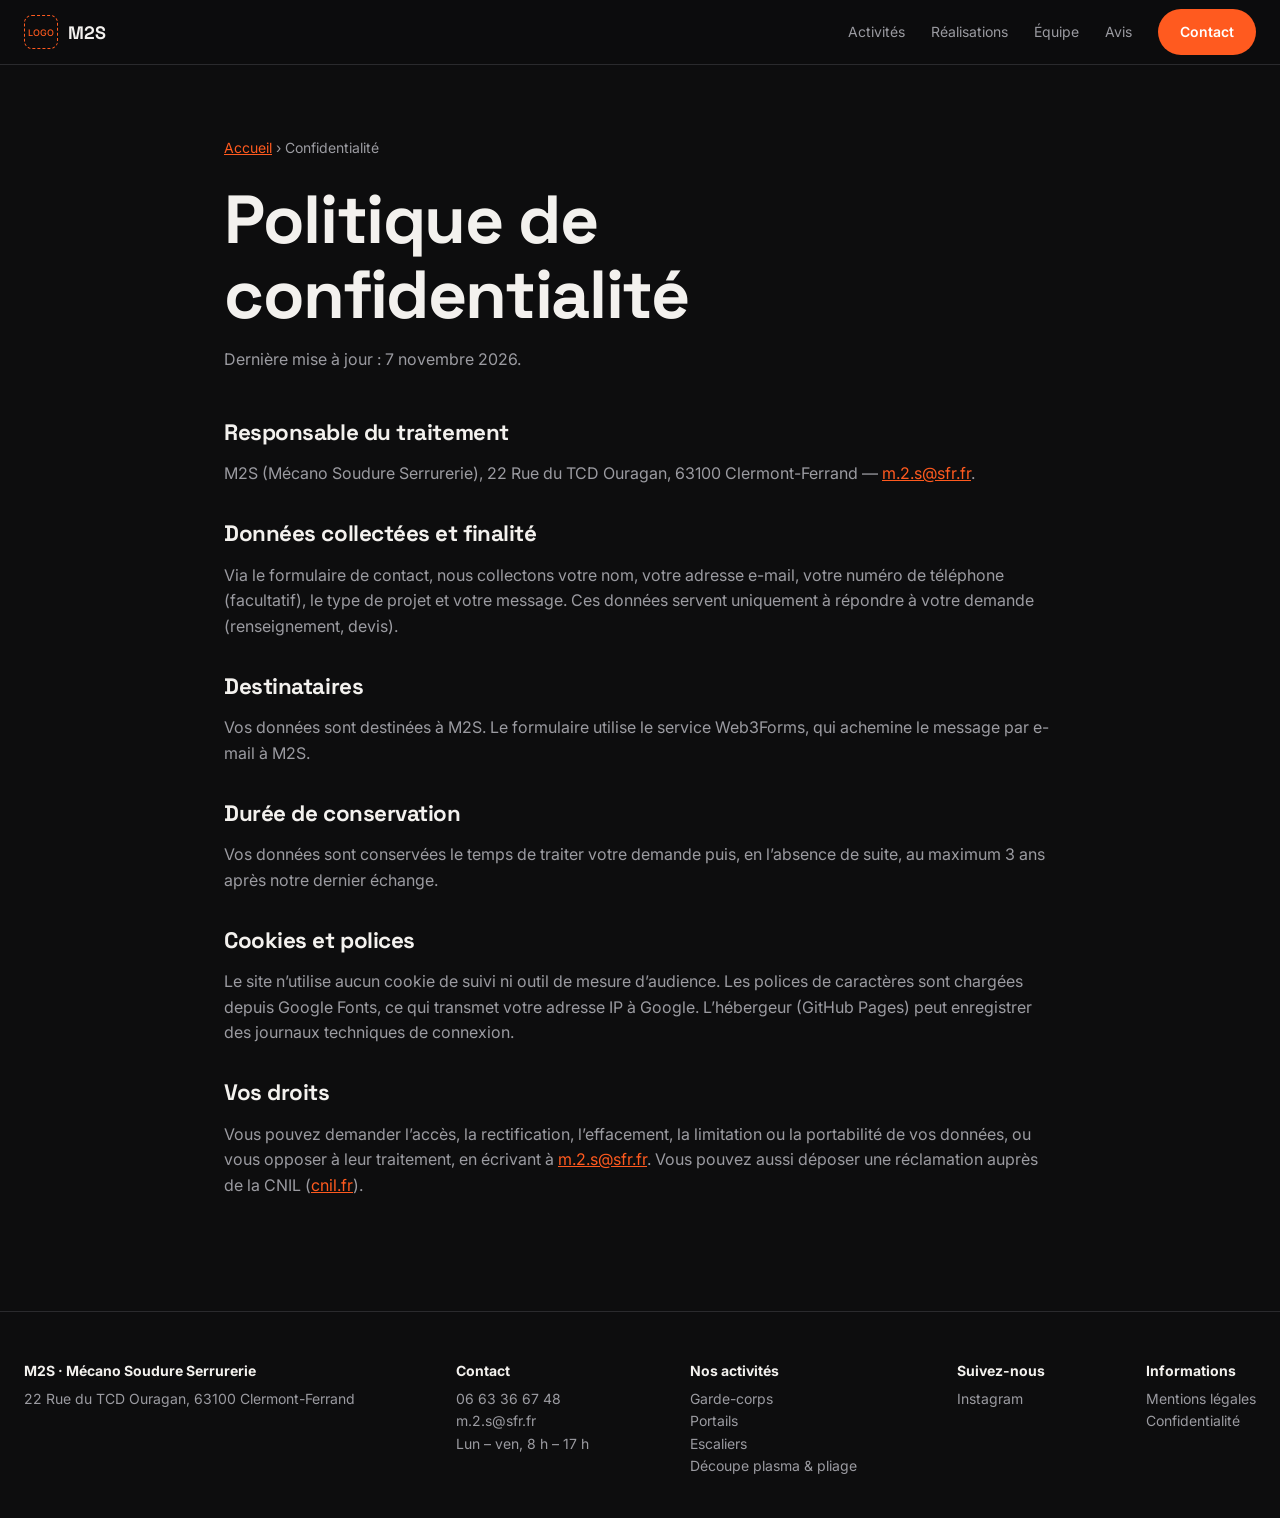
==== confidentialite/index.html @ 62c6f014 "Add files via upload" ====
<!DOCTYPE html>
<html lang="fr"><head><meta charset="utf-8"><meta name="viewport" content="width=device-width, initial-scale=1, viewport-fit=cover"><title>Politique de confidentialité | M2S</title><meta name="description" content="Politique de confidentialité du site de M2S : données du formulaire de contact, cookies et droits."><link rel="canonical" href="https://marrtyui.github.io/confidentialite/"><meta name="robots" content="index, follow, max-image-preview:large"><meta name="theme-color" content="#0d0d0e"><meta property="og:type" content="website"><meta property="og:locale" content="fr_FR"><meta property="og:title" content="Politique de confidentialité | M2S"><meta property="og:description" content="Politique de confidentialité du site de M2S : données du formulaire de contact, cookies et droits."><meta property="og:url" content="https://marrtyui.github.io/confidentialite/"><meta name="twitter:card" content="summary_large_image"><link rel="stylesheet" href="https://fonts.googleapis.com/css2?family=Inter:wght@400;500;600&family=Space+Grotesk:wght@500;600;700&display=swap"><link rel="stylesheet" href="/style.css?v=3"></head><body>
<div id="prog"></div>
<header><div class="wrap">
  <a class="logo" href="/"><i>LOGO</i>M2S</a>
  <nav><a href="/#activites">Activités</a><a href="/#realisations">Réalisations</a><a href="/#equipe">Équipe</a><a href="/#avis">Avis</a><a class="btn" href="/contact/">Contact</a></nav>
</div></header>
<main><div class="wrap page legal"><div class="crumb"><a href="/">Accueil</a> › Confidentialité</div><h1>Politique de confidentialité</h1>
<p class="lead">Dernière mise à jour : 7 novembre 2026.</p>
<h2>Responsable du traitement</h2><p>M2S (Mécano Soudure Serrurerie), 22 Rue du TCD Ouragan, 63100 Clermont-Ferrand — <a href="mailto:m.2.s@sfr.fr">m.2.s@sfr.fr</a>.</p>
<h2>Données collectées et finalité</h2><p>Via le formulaire de contact, nous collectons votre nom, votre adresse e-mail, votre numéro de téléphone (facultatif), le type de projet et votre message. Ces données servent uniquement à répondre à votre demande (renseignement, devis).</p>
<h2>Destinataires</h2><p>Vos données sont destinées à M2S. Le formulaire utilise le service Web3Forms, qui achemine le message par e-mail à M2S.</p>
<h2>Durée de conservation</h2><p>Vos données sont conservées le temps de traiter votre demande puis, en l’absence de suite, au maximum 3 ans après notre dernier échange.</p>
<h2>Cookies et polices</h2><p>Le site n’utilise aucun cookie de suivi ni outil de mesure d’audience. Les polices de caractères sont chargées depuis Google Fonts, ce qui transmet votre adresse IP à Google. L’hébergeur (GitHub Pages) peut enregistrer des journaux techniques de connexion.</p>
<h2>Vos droits</h2><p>Vous pouvez demander l’accès, la rectification, l’effacement, la limitation ou la portabilité de vos données, ou vous opposer à leur traitement, en écrivant à <a href="mailto:m.2.s@sfr.fr">m.2.s@sfr.fr</a>. Vous pouvez aussi déposer une réclamation auprès de la CNIL (<a href="https://www.cnil.fr" target="_blank" rel="noopener">cnil.fr</a>).</p></div></main>
<footer><div class="wrap">
  <div><b>M2S · Mécano Soudure Serrurerie</b>22 Rue du TCD Ouragan, 63100 Clermont-Ferrand</div>
  <div><b>Contact</b>06 63 36 67 48<br>m.2.s@sfr.fr<br>Lun – ven, 8 h – 17 h</div>
  <div><b>Nos activités</b><a href="/garde-corps-clermont-ferrand/">Garde-corps</a><br><a href="/portails-clermont-ferrand/">Portails</a><br><a href="/escaliers-clermont-ferrand/">Escaliers</a><br><a href="/decoupe-plasma-pliage-clermont-ferrand/">Découpe plasma & pliage</a></div><div><b>Suivez-nous</b><a href="https://www.instagram.com/" target="_blank" rel="noopener">Instagram</a></div>
<div><b>Informations</b><a href="/mentions-legales/">Mentions légales</a><br><a href="/confidentialite/">Confidentialité</a></div></div></footer>
<script src="/site.js?v=3"></script></body></html>
---- style.css ----
:root{--bg:#0d0d0e;--s1:#161617;--s2:#1e1e20;--line:#2a2a2d;--tx:#f3f1ee;--mu:#9b9ba1;--or:#ff5a1f;--or2:#ff8a4c;color-scheme:dark;box-sizing:border-box;padding-top:env(safe-area-inset-top,0px);padding-bottom:env(safe-area-inset-bottom,0px)}
html{scroll-padding-top:calc(env(safe-area-inset-top,0px) + 4.5rem);scroll-behavior:smooth}
*,*::before,*::after{box-sizing:inherit}
body{margin:0;background:var(--bg);color:var(--tx);font:400 1rem/1.6 Inter,system-ui,sans-serif}
h1,h2,h3{font-family:"Space Grotesk",Inter,sans-serif;line-height:1.1;margin:0;letter-spacing:-.02em}
a{color:inherit;text-decoration:none}
.wrap{max-width:88rem;margin:0 auto;padding:0 1.5rem}
header{position:sticky;top:env(safe-area-inset-top,0px);z-index:20;background:rgba(13,13,14,.82);backdrop-filter:blur(0.75rem);border-bottom:1px solid var(--line)}
header .wrap{display:flex;align-items:center;justify-content:space-between;height:4rem}
.logo{display:flex;align-items:center;gap:0.625rem;font:700 1.125rem "Space Grotesk",sans-serif}
.logo i{width:2.125rem;height:2.125rem;border:1.5px dashed var(--or);border-radius:0.5rem;display:grid;place-items:center;font:500 0.5625rem Inter;color:var(--or);font-style:normal}
nav{display:flex;align-items:center;gap:1.625rem;font-size:0.875rem;color:var(--mu)}
nav a:hover{color:var(--tx)}
.btn{display:inline-block;background:var(--or);color:#fff;padding:0.75rem 1.375rem;border-radius:62.4375rem;font-weight:600;font-size:0.875rem;border:0;cursor:pointer;transition:.2s}
.btn:hover{background:var(--or2);transform:translateY(-1px)}
.btn.ghost{background:transparent;border:1px solid var(--line);color:var(--tx)}
.btn.ghost:hover{border-color:var(--or);background:transparent}
.hero{position:relative;min-height:calc(100vh - 4rem);display:flex;align-items:flex-end;overflow:hidden;background:radial-gradient(ellipse at 75% 20%,#7a2a0c 0,#2a1208 40%,var(--bg) 75%)}
.hero video{position:absolute;inset:0;width:100%;height:100%;object-fit:cover}
.hero::after{content:"";position:absolute;inset:0;background:linear-gradient(180deg,rgba(13,13,14,.35),rgba(13,13,14,.85))}
.hero .wrap{position:relative;z-index:2;padding-bottom:4.5rem;padding-top:7.5rem}
.eyebrow{color:var(--or);font-size:0.8125rem;font-weight:600;letter-spacing:.14em;text-transform:uppercase;margin-bottom:1.125rem}
.hero h1{font-size:clamp(2.125rem,6vw,4.75rem);max-width:16ch}
.hero p{max-width:33.75rem;color:#d5d2cd;font-size:1.125rem;margin:1.375rem 0 2rem}
.hero .cta{display:flex;gap:0.75rem;flex-wrap:wrap}
section{padding:6rem 0}
.sec-h{display:flex;justify-content:space-between;align-items:end;gap:1.5rem;margin-bottom:2.75rem;flex-wrap:wrap}
.sec-h h2{font-size:clamp(1.875rem,4.5vw,3.25rem)}
.sec-h p{color:var(--mu);max-width:26.25rem;margin:0}
.stats{display:grid;grid-template-columns:repeat(3,1fr);gap:1px;background:var(--line);border:1px solid var(--line);border-radius:1rem;overflow:hidden}
.stats div{background:var(--s1);padding:2rem}
.stats b{display:block;font:600 clamp(2.125rem,5vw,3.5rem) "Space Grotesk";color:var(--or)}
.stats span{color:var(--mu);font-size:0.875rem}
.grid{display:grid;gap:1rem}
.g3{grid-template-columns:repeat(3,1fr)}
.card{background:var(--s1);border:1px solid var(--line);border-radius:1rem;padding:1.625rem;transition:.25s}
.card:hover{border-color:var(--or);transform:translateY(-3px)}
.card h3{font-size:1.375rem;margin:1.125rem 0 0.5rem}
.card p{color:var(--mu);margin:0;font-size:0.9375rem}
.ph{aspect-ratio:4/3;border-radius:0.75rem;background:linear-gradient(135deg,#222225,#141415);position:relative;overflow:hidden;display:grid;place-items:center;color:#5d5d63;font-size:0.75rem;letter-spacing:.08em;text-transform:uppercase}
.ph::before{content:"";position:absolute;width:60%;aspect-ratio:1;right:-15%;top:-25%;background:radial-gradient(circle,rgba(255,90,31,.28),transparent 65%)}
.ph.sq{aspect-ratio:1}.ph.tall{aspect-ratio:3/4}
.works{grid-template-columns:repeat(3,1fr)}
.works .ph:nth-child(1),.works .ph:nth-child(4){grid-row:span 1}
.team .card{padding:1rem}
.team h3{font-size:1.125rem;margin:0.875rem 0.375rem 2px}.team p{margin:0 0.375rem 0.375rem;color:var(--or);font-size:0.875rem}
blockquote{margin:0}
.q{font:500 clamp(1.25rem,2.4vw,1.625rem)/1.4 "Space Grotesk";margin:0 0 1.125rem}
.who{color:var(--mu);font-size:0.875rem}
.band{background:var(--or);color:#fff;border-radius:1.5rem;padding:3.5rem 2.5rem;display:flex;justify-content:space-between;align-items:center;gap:1.5rem;flex-wrap:wrap}
.band h2{font-size:clamp(1.625rem,3.6vw,2.625rem);max-width:18ch}
.band .btn{background:#0d0d0e}
footer{border-top:1px solid var(--line);padding:3rem 0 2.5rem;color:var(--mu);font-size:0.875rem}
footer .wrap{display:flex;justify-content:space-between;gap:2rem;flex-wrap:wrap}
footer b{color:var(--tx);display:block;margin-bottom:0.375rem}
.page{padding:4.5rem 0 6rem}
.page h1{font-size:clamp(2.25rem,6vw,4.25rem);margin-bottom:0.875rem}
.page .lead{color:var(--mu);max-width:35rem;margin:0 0 3rem}
.cgrid{display:grid;grid-template-columns:1fr 1.2fr;gap:1.5rem}
.info a.row,.info .row{display:block;background:var(--s1);border:1px solid var(--line);border-radius:0.875rem;padding:1.25rem 1.375rem;margin-bottom:0.75rem}
.info a.row:hover{border-color:var(--or)}
.info small{display:block;color:var(--mu);font-size:0.75rem;text-transform:uppercase;letter-spacing:.1em;margin-bottom:2px}
.info strong{font-weight:500;font-size:1.125rem}
form{background:var(--s1);border:1px solid var(--line);border-radius:1rem;padding:1.75rem;display:grid;gap:1rem}
.two{display:grid;grid-template-columns:1fr 1fr;gap:1rem}
label{display:grid;gap:0.375rem;font-size:0.8125rem;color:var(--mu)}
input,select,textarea{background:var(--bg);border:1px solid var(--line);border-radius:0.625rem;padding:0.8125rem 0.875rem;color:var(--tx);font:inherit;font-size:0.9375rem;width:100%}
input:focus,select:focus,textarea:focus{outline:0;border-color:var(--or)}
textarea{min-height:8.125rem;resize:vertical}
.note{font-size:0.75rem;color:var(--mu)}
.rv{opacity:0;transform:translateY(1.125rem);transition:opacity .7s,transform .7s}.rv.in{opacity:1;transform:none}
.work{display:block;width:100%;background:none;border:0;padding:0;color:inherit;font:inherit;text-align:left;cursor:pointer}
.work:focus-visible,.ar:focus-visible,.nav:focus-visible,.mx:focus-visible{outline:2px solid var(--or);outline-offset:0.1875rem}
.work .ph{transition:.3s}.work:hover .ph{transform:scale(1.02);box-shadow:0 0 0 1px var(--or)}
.work span{display:block;margin-top:0.75rem;font-weight:500}.work small{color:var(--mu);font-weight:400;font-size:0.8125rem}
.arrows{display:flex;gap:0.5rem}.ar{width:2.75rem;height:2.75rem;border-radius:50%;border:1px solid var(--line);background:var(--s1);color:var(--tx);font-size:1.25rem;cursor:pointer}.ar:hover{border-color:var(--or)}
.track{display:flex;gap:1rem;overflow-x:auto;scroll-snap-type:x mandatory;padding-bottom:0.75rem;scrollbar-width:none}.track::-webkit-scrollbar{display:none}
.track .card{flex:0 0 min(16.25rem,72%);scroll-snap-align:start}
.modal{position:fixed;inset:0;z-index:50;background:rgba(0,0,0,.84);display:grid;place-items:center;overflow:auto;padding:calc(env(safe-area-inset-top,0px) + 1rem) 1rem calc(env(safe-area-inset-bottom,0px) + 1rem)}
.mbox{position:relative;background:var(--s1);border:1px solid var(--line);border-radius:1.25rem;width:min(62.5rem,100%);padding:1rem;display:grid;grid-template-columns:1.5fr 1fr;gap:1rem}
.mx{position:absolute;top:0.75rem;right:0.75rem;z-index:3;width:2.375rem;height:2.375rem;border-radius:50%;border:1px solid var(--line);background:rgba(13,13,14,.75);color:#fff;font-size:1.25rem;cursor:pointer}
.mstage{position:relative}.mimg{width:100%;aspect-ratio:4/3}.mimg img{position:absolute;inset:0;width:100%;height:100%;object-fit:cover}
.nav{position:absolute;top:50%;transform:translateY(-50%);z-index:2;width:2.625rem;height:2.625rem;border-radius:50%;border:1px solid var(--line);background:rgba(13,13,14,.7);color:#fff;font-size:1.375rem;cursor:pointer}.nav.prev{left:0.625rem}.nav.next{right:0.625rem}
.dots{display:flex;gap:0.375rem;justify-content:center;margin-top:0.75rem}.dots i{width:1.5rem;height:0.25rem;border-radius:2px;background:var(--line);cursor:pointer}.dots i.on{background:var(--or)}
.mtext{display:flex;flex-direction:column;justify-content:center;align-items:flex-start;gap:0.75rem;padding:0.5rem}.mtext h3{font-size:1.75rem}.mtext p{color:var(--mu);margin:0}
@media(max-width:860px){.mbox{grid-template-columns:1fr}}
[hidden]{display:none!important}
@media(max-width:860px){nav a:not(.btn){display:none}.g3,.works,.cgrid,.stats{grid-template-columns:1fr}.two{grid-template-columns:1fr}section{padding:4.5rem 0}.band{padding:2.5rem 1.625rem}}
@media(prefers-reduced-motion:reduce){.rv{opacity:1;transform:none;transition:none}html{scroll-behavior:auto}}

html{font-size:clamp(16px,.8333vw,44px)}
@supports(height:100svh){.hero{min-height:calc(100svh - 4rem)}}
#prog{position:fixed;top:0;left:0;height:3px;width:0;background:var(--or);z-index:60}
header{transition:box-shadow .3s}header.sc{box-shadow:0 .5rem 2rem rgba(0,0,0,.45)}
@keyframes up{from{opacity:0;transform:translateY(1.5rem)}to{opacity:1;transform:none}}
@keyframes drift{to{transform:translate(-6vmax,6vmax) scale(1.12)}}
.hero::before{content:"";position:absolute;z-index:0;width:60vmax;height:60vmax;right:-15vmax;top:-20vmax;background:radial-gradient(circle,rgba(255,90,31,.32),transparent 60%);animation:drift 14s ease-in-out infinite alternate}
.hero .eyebrow,.hero h1,.hero p,.hero .cta{animation:up .9s cubic-bezier(.2,.7,.2,1) both}
.hero h1{animation-delay:.12s}.hero p{animation-delay:.26s}.hero .cta{animation-delay:.4s}
.sec-h h2::after{content:"";display:block;height:3px;width:0;background:var(--or);margin-top:.9rem;transition:width .9s .25s}.sec-h.in h2::after{width:3.5rem}
.rv.in{transition:opacity .7s,transform .3s}.card.rv.in:hover{transform:translateY(-.2rem)}
footer a:hover,.crumb a:hover,.card h3 a:hover{color:var(--or)}
.crumb{color:var(--mu);font-size:.875rem;margin-bottom:1.5rem}
.hero-ph{aspect-ratio:21/9;margin:0 0 1rem}
.page h2{font-size:clamp(1.6rem,3vw,2.4rem);margin:3.5rem 0 1.25rem}
.cols{display:grid;grid-template-columns:1fr 1fr;gap:1.5rem}.cols>div{background:var(--s1);border:1px solid var(--line);border-radius:1rem;padding:1.75rem}.cols h2{margin:0 0 1rem;font-size:1.5rem}.cols p{color:var(--mu);margin:0}
.cols ul{margin:0;padding:0;list-style:none}.cols li{padding:.5rem 0 .5rem 1.4rem;position:relative;border-bottom:1px solid var(--line)}.cols li::before{content:"";position:absolute;left:0;top:1.05rem;width:.55rem;height:.55rem;background:var(--or);border-radius:50%}
.steps{display:grid;grid-template-columns:repeat(4,1fr);gap:1rem}.steps>div{background:var(--s1);border:1px solid var(--line);border-radius:1rem;padding:1.5rem}.steps b{color:var(--or);font:600 2rem "Space Grotesk"}.steps h3{font-size:1.2rem;margin:.4rem 0}.steps p{color:var(--mu);margin:0;font-size:.95rem}
details{background:var(--s1);border:1px solid var(--line);border-radius:.875rem;padding:1.1rem 1.4rem;margin-bottom:.75rem}summary{cursor:pointer;font-weight:500}details p{color:var(--mu);margin:.75rem 0 0}
.links{display:flex;gap:.75rem;flex-wrap:wrap}.links a{border:1px solid var(--line);border-radius:999px;padding:.6rem 1.2rem}.links a:hover{border-color:var(--or)}
@media(max-width:860px){.cols,.steps{grid-template-columns:1fr}}
@media(max-width:520px){.hero .wrap{padding-top:5rem;padding-bottom:3rem}.hero p{font-size:1.05rem}.card,.cols>div{padding:1.25rem}header .wrap{height:3.5rem}.page{padding-top:2.5rem}}
@media(prefers-reduced-motion:reduce){.hero::before,.hero .eyebrow,.hero h1,.hero p,.hero .cta{animation:none}}

.legal{max-width:52rem}.legal h2{font-size:1.4rem;margin:2.2rem 0 .6rem}.legal p,.legal li{color:var(--mu)}.legal a{color:var(--or);text-decoration:underline}

.logos{padding:2rem 0 4rem}.logos p{text-align:center;color:var(--mu);font-size:.8rem;letter-spacing:.14em;text-transform:uppercase;margin:0 0 1.75rem}
.marq{overflow:hidden;-webkit-mask-image:linear-gradient(90deg,transparent,#000 10%,#000 90%,transparent);mask-image:linear-gradient(90deg,transparent,#000 10%,#000 90%,transparent)}
.mtrack{display:flex;width:max-content;animation:marq 60s linear infinite}.marq:hover .mtrack{animation-play-state:paused}
.mset{display:flex;gap:1.25rem;padding-right:1.25rem}
.lg{flex:0 0 auto;width:11rem;height:4.5rem;border:1px dashed var(--line);border-radius:.875rem;display:grid;place-items:center;background:var(--s1);color:#5d5d63;font-size:.75rem;letter-spacing:.12em;text-transform:uppercase}
.lg img{max-width:78%;max-height:62%;object-fit:contain}
@keyframes marq{to{transform:translateX(-50%)}}
@media(prefers-reduced-motion:reduce){.mtrack{animation:none}.marq{overflow-x:auto}}
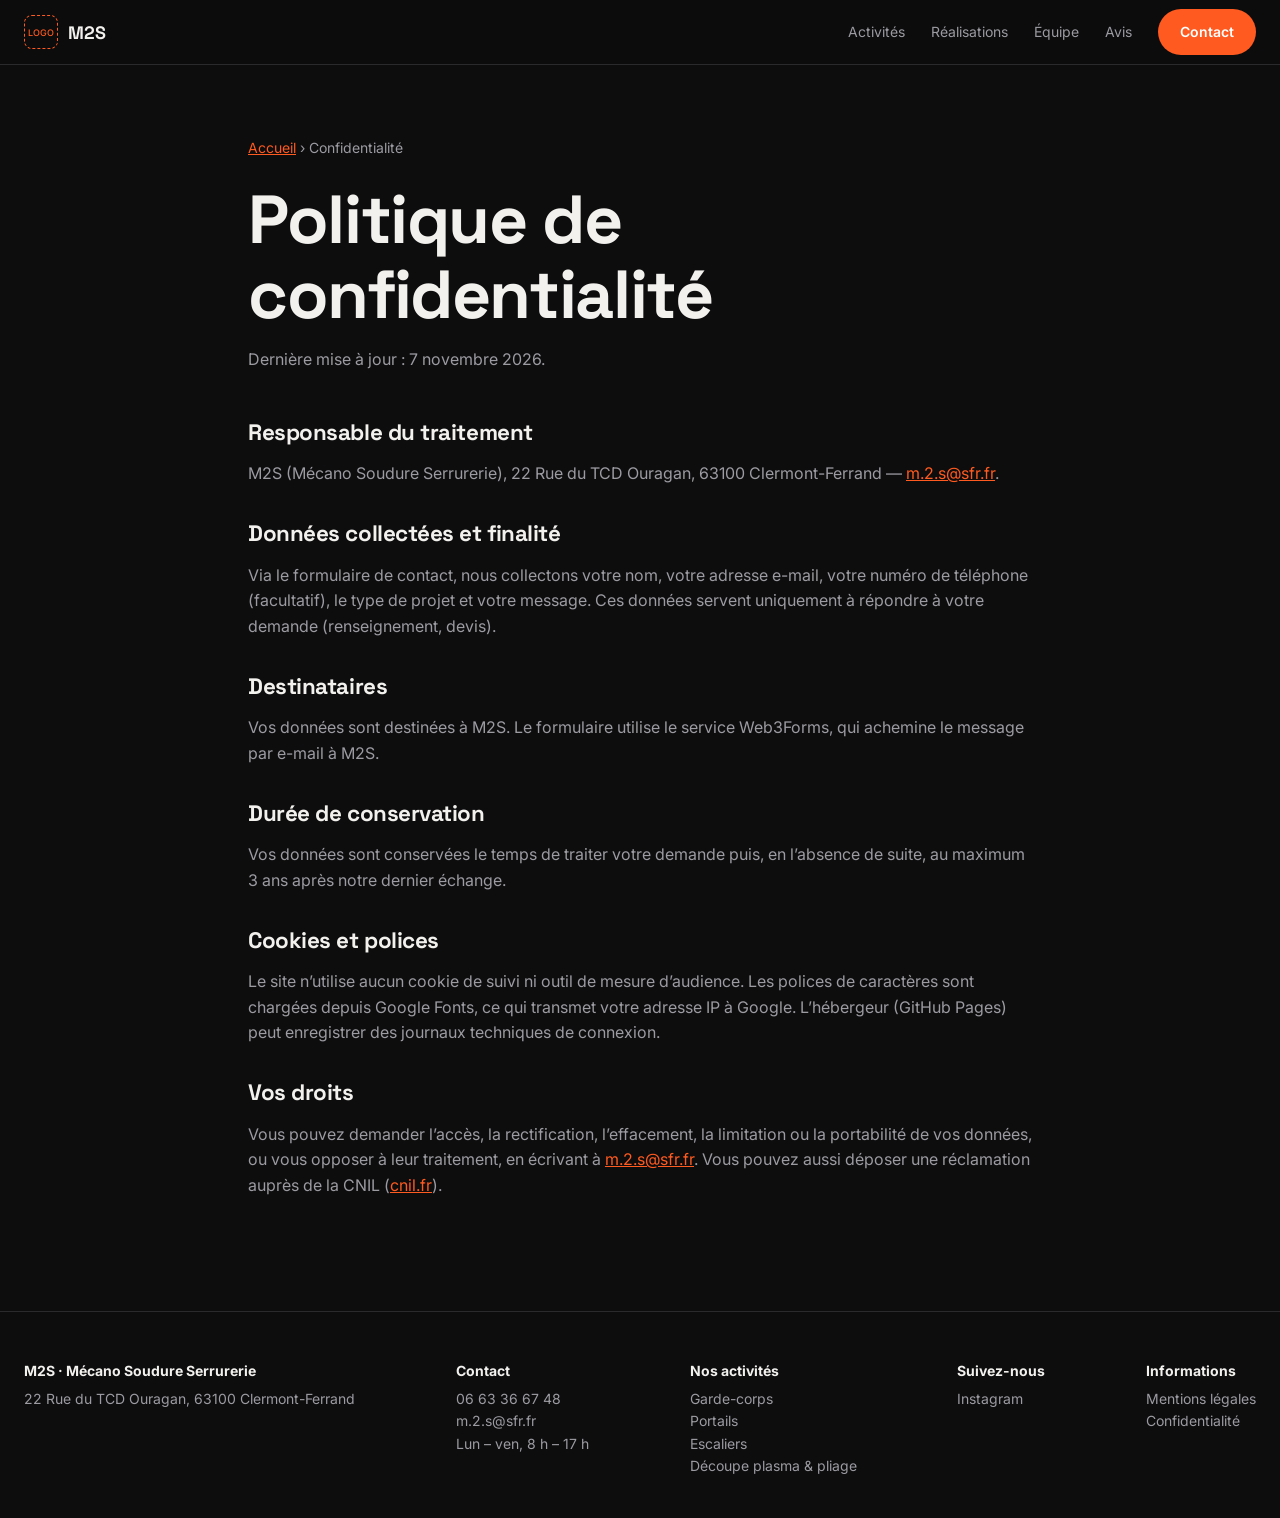
==== commit d5a6c4d0: "Add files via upload" ====
--- a/confidentialite/index.html
+++ b/confidentialite/index.html
@@ -1,9 +1,10 @@
 <!DOCTYPE html>
-<html lang="fr"><head><meta charset="utf-8"><meta name="viewport" content="width=device-width, initial-scale=1, viewport-fit=cover"><title>Politique de confidentialité | M2S</title><meta name="description" content="Politique de confidentialité du site de M2S : données du formulaire de contact, cookies et droits."><link rel="canonical" href="https://marrtyui.github.io/confidentialite/"><meta name="robots" content="index, follow, max-image-preview:large"><meta name="theme-color" content="#0d0d0e"><meta property="og:type" content="website"><meta property="og:locale" content="fr_FR"><meta property="og:title" content="Politique de confidentialité | M2S"><meta property="og:description" content="Politique de confidentialité du site de M2S : données du formulaire de contact, cookies et droits."><meta property="og:url" content="https://marrtyui.github.io/confidentialite/"><meta name="twitter:card" content="summary_large_image"><link rel="stylesheet" href="https://fonts.googleapis.com/css2?family=Inter:wght@400;500;600&family=Space+Grotesk:wght@500;600;700&display=swap"><link rel="stylesheet" href="/style.css?v=3"></head><body>
+<html lang="fr"><head><meta charset="utf-8"><meta name="viewport" content="width=device-width, initial-scale=1, viewport-fit=cover"><title>Politique de confidentialité | M2S</title><meta name="description" content="Politique de confidentialité du site de M2S : données du formulaire de contact, cookies et droits."><link rel="canonical" href="https://marrtyui.github.io/confidentialite/"><meta name="robots" content="index, follow, max-image-preview:large"><meta name="theme-color" content="#0d0d0e"><meta property="og:type" content="website"><meta property="og:locale" content="fr_FR"><meta property="og:title" content="Politique de confidentialité | M2S"><meta property="og:description" content="Politique de confidentialité du site de M2S : données du formulaire de contact, cookies et droits."><meta property="og:url" content="https://marrtyui.github.io/confidentialite/"><meta name="twitter:card" content="summary_large_image"><link rel="stylesheet" href="https://fonts.googleapis.com/css2?family=Inter:wght@400;500;600&family=Space+Grotesk:wght@500;600;700&display=swap"><link rel="stylesheet" href="/style.css?v=4"></head><body>
 <div id="prog"></div>
 <header><div class="wrap">
   <a class="logo" href="/"><i>LOGO</i>M2S</a>
-  <nav><a href="/#activites">Activités</a><a href="/#realisations">Réalisations</a><a href="/#equipe">Équipe</a><a href="/#avis">Avis</a><a class="btn" href="/contact/">Contact</a></nav>
+  <nav id="nav"><a href="/#activites">Activités</a><a href="/#realisations">Réalisations</a><a href="/#equipe">Équipe</a><a href="/#avis">Avis</a><a class="btn" href="/contact/">Contact</a></nav>
+<a class="btn call" href="tel:+33663366748">Appeler</a><button class="burger" aria-label="Ouvrir le menu" aria-expanded="false" aria-controls="nav"><span></span><span></span><span></span></button>
 </div></header>
 <main><div class="wrap page legal"><div class="crumb"><a href="/">Accueil</a> › Confidentialité</div><h1>Politique de confidentialité</h1>
 <p class="lead">Dernière mise à jour : 7 novembre 2026.</p>
@@ -18,4 +19,4 @@
   <div><b>Contact</b>06 63 36 67 48<br>m.2.s@sfr.fr<br>Lun – ven, 8 h – 17 h</div>
   <div><b>Nos activités</b><a href="/garde-corps-clermont-ferrand/">Garde-corps</a><br><a href="/portails-clermont-ferrand/">Portails</a><br><a href="/escaliers-clermont-ferrand/">Escaliers</a><br><a href="/decoupe-plasma-pliage-clermont-ferrand/">Découpe plasma & pliage</a></div><div><b>Suivez-nous</b><a href="https://www.instagram.com/" target="_blank" rel="noopener">Instagram</a></div>
 <div><b>Informations</b><a href="/mentions-legales/">Mentions légales</a><br><a href="/confidentialite/">Confidentialité</a></div></div></footer>
-<script src="/site.js?v=3"></script></body></html>+<script src="/site.js?v=4"></script></body></html>
--- a/style.css
+++ b/style.css
@@ -30,7 +30,7 @@
 .sec-h p{color:var(--mu);max-width:26.25rem;margin:0}
 .stats{display:grid;grid-template-columns:repeat(3,1fr);gap:1px;background:var(--line);border:1px solid var(--line);border-radius:1rem;overflow:hidden}
 .stats div{background:var(--s1);padding:2rem}
-.stats b{display:block;font:600 clamp(2.125rem,5vw,3.5rem) "Space Grotesk";color:var(--or)}
+.stats b{display:block;font:600 clamp(2.125rem,5vw,3.5rem) "Space Grotesk",Inter,system-ui,sans-serif;color:var(--or)}
 .stats span{color:var(--mu);font-size:0.875rem}
 .grid{display:grid;gap:1rem}
 .g3{grid-template-columns:repeat(3,1fr)}
@@ -46,7 +46,7 @@
 .team .card{padding:1rem}
 .team h3{font-size:1.125rem;margin:0.875rem 0.375rem 2px}.team p{margin:0 0.375rem 0.375rem;color:var(--or);font-size:0.875rem}
 blockquote{margin:0}
-.q{font:500 clamp(1.25rem,2.4vw,1.625rem)/1.4 "Space Grotesk";margin:0 0 1.125rem}
+.q{font:500 clamp(1.25rem,2.4vw,1.625rem)/1.4 "Space Grotesk",Inter,system-ui,sans-serif;margin:0 0 1.125rem}
 .who{color:var(--mu);font-size:0.875rem}
 .band{background:var(--or);color:#fff;border-radius:1.5rem;padding:3.5rem 2.5rem;display:flex;justify-content:space-between;align-items:center;gap:1.5rem;flex-wrap:wrap}
 .band h2{font-size:clamp(1.625rem,3.6vw,2.625rem);max-width:18ch}
@@ -54,7 +54,7 @@
 footer{border-top:1px solid var(--line);padding:3rem 0 2.5rem;color:var(--mu);font-size:0.875rem}
 footer .wrap{display:flex;justify-content:space-between;gap:2rem;flex-wrap:wrap}
 footer b{color:var(--tx);display:block;margin-bottom:0.375rem}
-.page{padding:4.5rem 0 6rem}
+.page{padding-top:4.5rem;padding-bottom:6rem}
 .page h1{font-size:clamp(2.25rem,6vw,4.25rem);margin-bottom:0.875rem}
 .page .lead{color:var(--mu);max-width:35rem;margin:0 0 3rem}
 .cgrid{display:grid;grid-template-columns:1fr 1.2fr;gap:1.5rem}
@@ -106,7 +106,7 @@
 .page h2{font-size:clamp(1.6rem,3vw,2.4rem);margin:3.5rem 0 1.25rem}
 .cols{display:grid;grid-template-columns:1fr 1fr;gap:1.5rem}.cols>div{background:var(--s1);border:1px solid var(--line);border-radius:1rem;padding:1.75rem}.cols h2{margin:0 0 1rem;font-size:1.5rem}.cols p{color:var(--mu);margin:0}
 .cols ul{margin:0;padding:0;list-style:none}.cols li{padding:.5rem 0 .5rem 1.4rem;position:relative;border-bottom:1px solid var(--line)}.cols li::before{content:"";position:absolute;left:0;top:1.05rem;width:.55rem;height:.55rem;background:var(--or);border-radius:50%}
-.steps{display:grid;grid-template-columns:repeat(4,1fr);gap:1rem}.steps>div{background:var(--s1);border:1px solid var(--line);border-radius:1rem;padding:1.5rem}.steps b{color:var(--or);font:600 2rem "Space Grotesk"}.steps h3{font-size:1.2rem;margin:.4rem 0}.steps p{color:var(--mu);margin:0;font-size:.95rem}
+.steps{display:grid;grid-template-columns:repeat(4,1fr);gap:1rem}.steps>div{background:var(--s1);border:1px solid var(--line);border-radius:1rem;padding:1.5rem}.steps b{color:var(--or);font:600 2rem "Space Grotesk",Inter,system-ui,sans-serif}.steps h3{font-size:1.2rem;margin:.4rem 0}.steps p{color:var(--mu);margin:0;font-size:.95rem}
 details{background:var(--s1);border:1px solid var(--line);border-radius:.875rem;padding:1.1rem 1.4rem;margin-bottom:.75rem}summary{cursor:pointer;font-weight:500}details p{color:var(--mu);margin:.75rem 0 0}
 .links{display:flex;gap:.75rem;flex-wrap:wrap}.links a{border:1px solid var(--line);border-radius:999px;padding:.6rem 1.2rem}.links a:hover{border-color:var(--or)}
 @media(max-width:860px){.cols,.steps{grid-template-columns:1fr}}
@@ -123,3 +123,20 @@
 .lg img{max-width:78%;max-height:62%;object-fit:contain}
 @keyframes marq{to{transform:translateX(-50%)}}
 @media(prefers-reduced-motion:reduce){.mtrack{animation:none}.marq{overflow-x:auto}}
+
+.hero .wrap{width:100%}
+.burger,.call,.only-m,.more{display:none}
+@media(max-width:860px){
+.logo{margin-right:auto}header .wrap{gap:.6rem}
+.call{display:inline-block;padding:.6rem 1.1rem}.only-m{display:inline-block}
+.burger{display:grid;gap:5px;place-content:center;width:2.75rem;height:2.75rem;background:none;border:1px solid var(--line);border-radius:50%;cursor:pointer}
+.burger span{display:block;width:1.15rem;height:2px;background:var(--tx);transition:transform .3s,opacity .3s}
+header.open .burger span:nth-child(1){transform:translateY(7px) rotate(45deg)}header.open .burger span:nth-child(2){opacity:0}header.open .burger span:nth-child(3){transform:translateY(-7px) rotate(-45deg)}
+header nav{position:absolute;left:0;right:0;top:100%;flex-direction:column;align-items:stretch;gap:0;background:rgba(13,13,14,.97);border-bottom:1px solid var(--line);padding:0 1.5rem;max-height:0;opacity:0;visibility:hidden;overflow:hidden;transition:max-height .35s,opacity .3s,padding .3s,visibility .3s}
+header.open nav{max-height:30rem;opacity:1;visibility:visible;padding:.5rem 1.5rem 1.25rem}
+header nav a{display:block!important;padding:.9rem 0;border-bottom:1px solid var(--line);font-size:1rem;color:var(--tx)}
+header nav a.btn{margin-top:1rem;text-align:center;border:0;color:#fff;padding:.9rem 0}
+.works .work:nth-child(n+4){display:none}
+.works.open .work:nth-child(n+4){display:block;animation:up .6s cubic-bezier(.2,.7,.2,1) both}
+.works.open .work:nth-child(5){animation-delay:.1s}.works.open .work:nth-child(6){animation-delay:.2s}
+.more{display:block;margin:1.75rem auto 0}}
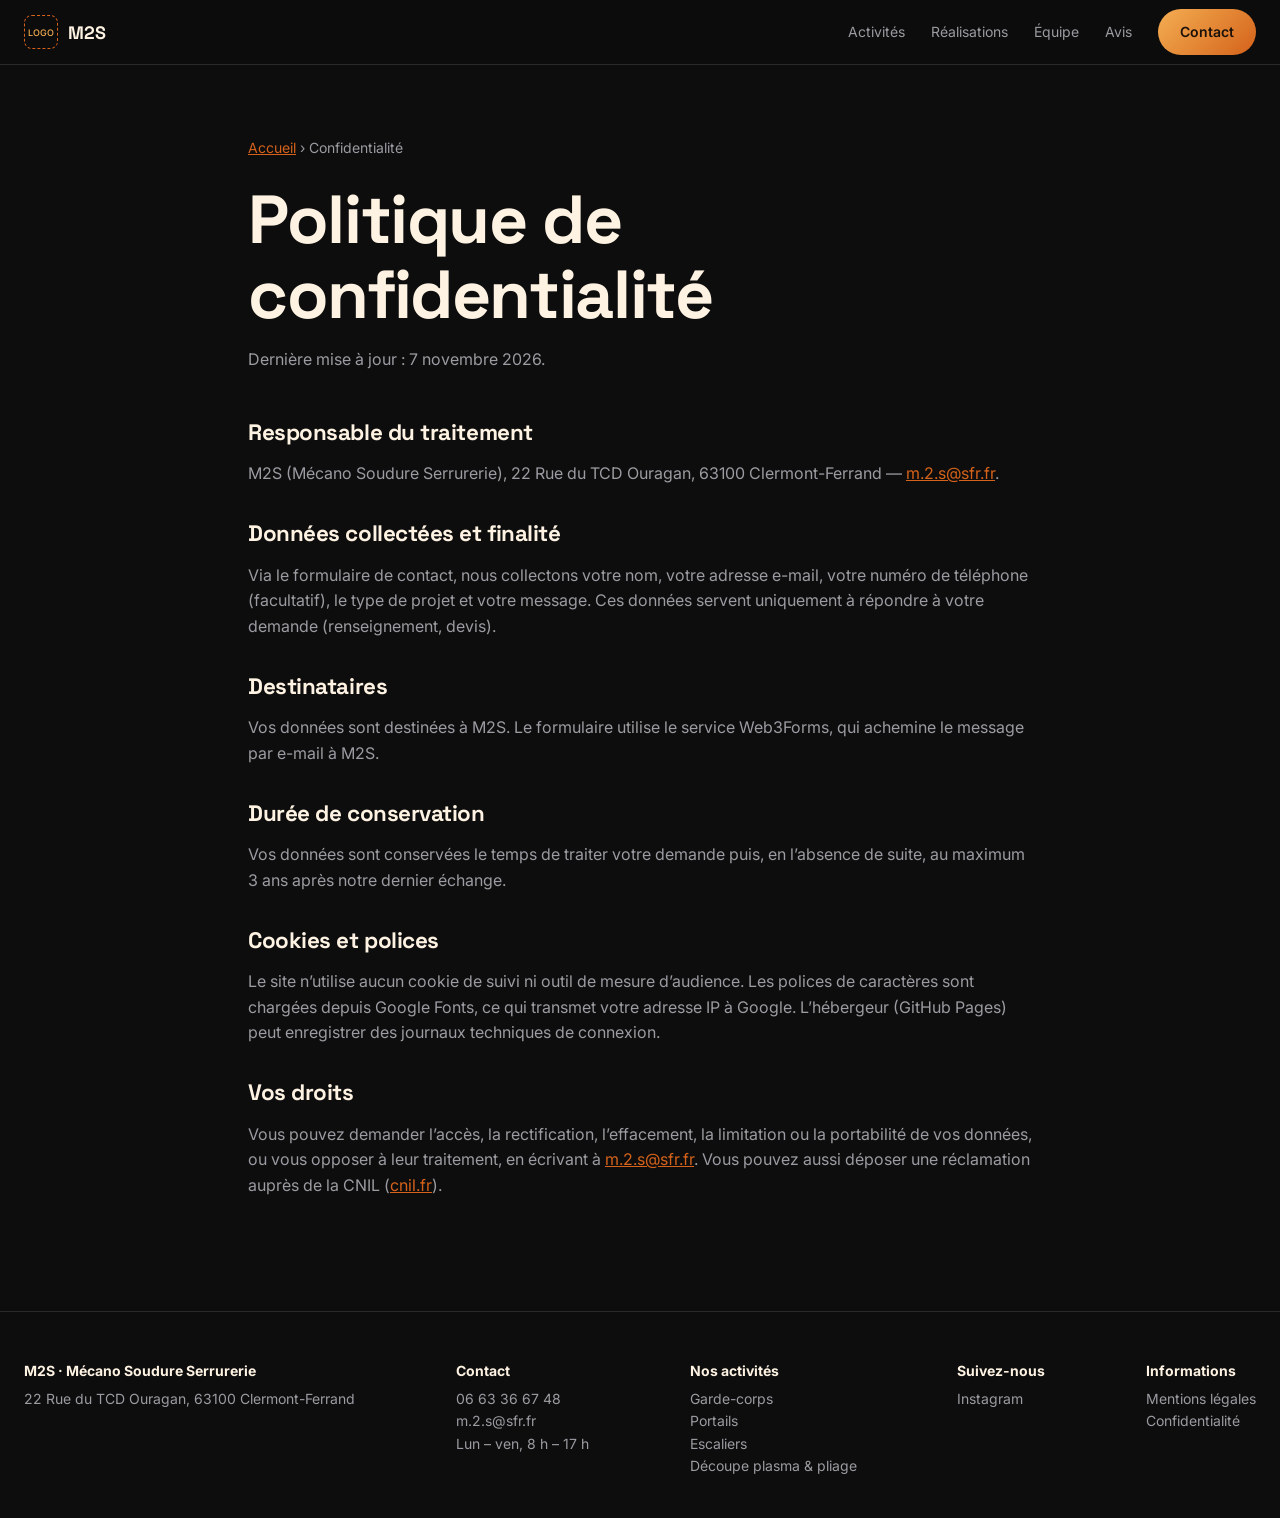
==== commit 1a357a59: "Add files via upload" ====
--- a/confidentialite/index.html
+++ b/confidentialite/index.html
@@ -1,5 +1,5 @@
 <!DOCTYPE html>
-<html lang="fr"><head><meta charset="utf-8"><meta name="viewport" content="width=device-width, initial-scale=1, viewport-fit=cover"><title>Politique de confidentialité | M2S</title><meta name="description" content="Politique de confidentialité du site de M2S : données du formulaire de contact, cookies et droits."><link rel="canonical" href="https://marrtyui.github.io/confidentialite/"><meta name="robots" content="index, follow, max-image-preview:large"><meta name="theme-color" content="#0d0d0e"><meta property="og:type" content="website"><meta property="og:locale" content="fr_FR"><meta property="og:title" content="Politique de confidentialité | M2S"><meta property="og:description" content="Politique de confidentialité du site de M2S : données du formulaire de contact, cookies et droits."><meta property="og:url" content="https://marrtyui.github.io/confidentialite/"><meta name="twitter:card" content="summary_large_image"><link rel="stylesheet" href="https://fonts.googleapis.com/css2?family=Inter:wght@400;500;600&family=Space+Grotesk:wght@500;600;700&display=swap"><link rel="stylesheet" href="/style.css?v=4"></head><body>
+<html lang="fr"><head><meta charset="utf-8"><meta name="viewport" content="width=device-width, initial-scale=1, viewport-fit=cover"><title>Politique de confidentialité | M2S</title><meta name="description" content="Politique de confidentialité du site de M2S : données du formulaire de contact, cookies et droits."><link rel="canonical" href="https://marrtyui.github.io/confidentialite/"><meta name="robots" content="index, follow, max-image-preview:large"><meta name="theme-color" content="#0d0d0e"><meta property="og:type" content="website"><meta property="og:locale" content="fr_FR"><meta property="og:title" content="Politique de confidentialité | M2S"><meta property="og:description" content="Politique de confidentialité du site de M2S : données du formulaire de contact, cookies et droits."><meta property="og:url" content="https://marrtyui.github.io/confidentialite/"><meta name="twitter:card" content="summary_large_image"><link rel="stylesheet" href="https://fonts.googleapis.com/css2?family=Inter:wght@400;500;600&family=Space+Grotesk:wght@500;600;700&display=swap"><link rel="stylesheet" href="/style.css?v=10"></head><body>
 <div id="prog"></div>
 <header><div class="wrap">
   <a class="logo" href="/"><i>LOGO</i>M2S</a>
@@ -19,4 +19,4 @@
   <div><b>Contact</b>06 63 36 67 48<br>m.2.s@sfr.fr<br>Lun – ven, 8 h – 17 h</div>
   <div><b>Nos activités</b><a href="/garde-corps-clermont-ferrand/">Garde-corps</a><br><a href="/portails-clermont-ferrand/">Portails</a><br><a href="/escaliers-clermont-ferrand/">Escaliers</a><br><a href="/decoupe-plasma-pliage-clermont-ferrand/">Découpe plasma & pliage</a></div><div><b>Suivez-nous</b><a href="https://www.instagram.com/" target="_blank" rel="noopener">Instagram</a></div>
 <div><b>Informations</b><a href="/mentions-legales/">Mentions légales</a><br><a href="/confidentialite/">Confidentialité</a></div></div></footer>
-<script src="/site.js?v=4"></script></body></html>+<script src="/site.js?v=10"></script></body></html>
--- a/style.css
+++ b/style.css
@@ -125,7 +125,7 @@
 @media(prefers-reduced-motion:reduce){.mtrack{animation:none}.marq{overflow-x:auto}}
 
 .hero .wrap{width:100%}
-.burger,.call,.only-m,.more{display:none}
+.burger,.call,.only-m{display:none}
 @media(max-width:860px){
 .logo{margin-right:auto}header .wrap{gap:.6rem}
 .call{display:inline-block;padding:.6rem 1.1rem}.only-m{display:inline-block}
@@ -136,7 +136,43 @@
 header.open nav{max-height:30rem;opacity:1;visibility:visible;padding:.5rem 1.5rem 1.25rem}
 header nav a{display:block!important;padding:.9rem 0;border-bottom:1px solid var(--line);font-size:1rem;color:var(--tx)}
 header nav a.btn{margin-top:1rem;text-align:center;border:0;color:#fff;padding:.9rem 0}
-.works .work:nth-child(n+4){display:none}
-.works.open .work:nth-child(n+4){display:block;animation:up .6s cubic-bezier(.2,.7,.2,1) both}
-.works.open .work:nth-child(5){animation-delay:.1s}.works.open .work:nth-child(6){animation-delay:.2s}
-.more{display:block;margin:1.75rem auto 0}}
+}
+
+.work.off{display:none}.work.pop{animation:up .6s cubic-bezier(.2,.7,.2,1) both}
+.more{display:block;margin:1.75rem auto 0}
+.ph img{position:absolute;inset:0;width:100%;height:100%;object-fit:cover}
+.lg.real{border:0;background:#f3f1ee}.lg.real img{max-width:78%;max-height:62%;filter:grayscale(1);opacity:.85;transition:.3s}.lg.real:hover img{filter:none;opacity:1}
+.hero-img{width:100%;aspect-ratio:21/9;object-fit:cover;border-radius:1rem;display:block;margin:0 0 1rem}
+.gal{display:grid;grid-template-columns:repeat(auto-fill,minmax(14rem,1fr));gap:1rem;margin-bottom:1rem}.gal img{width:100%;aspect-ratio:4/3;object-fit:cover;border-radius:.75rem;display:block}
+
+#weld{position:fixed;inset:0;width:100%;height:100%;pointer-events:none;z-index:55}
+body.weld-on{user-select:none;-webkit-user-select:none;-webkit-touch-callout:none}body.weld-on,body.weld-on *{cursor:crosshair!important}
+
+#cutfx{position:fixed;inset:0;width:100%;height:100%;pointer-events:none;z-index:57}
+.cutpiece{position:fixed;inset:0;pointer-events:none;z-index:56;filter:drop-shadow(0 .6rem 1.2rem rgba(0,0,0,.65));will-change:transform}
+.cutclip{position:absolute;inset:0;overflow:hidden}.cutwrap{position:absolute;left:0}
+.cutwrap *,.cutwrap *::before,.cutwrap *::after{animation:none!important;transition:none!important}
+body.cut-on{user-select:none;-webkit-user-select:none}body.cut-on,body.cut-on *{cursor:crosshair!important}
+
+#m2stoast{position:fixed;left:50%;bottom:calc(1.5rem + env(safe-area-inset-bottom,0px));z-index:58;transform:translate(-50%,1rem);opacity:0;pointer-events:none;max-width:calc(100vw - 2rem);padding:.7rem 1.2rem;border-radius:999px;background:rgba(22,22,23,.92);border:1px solid var(--line);-webkit-backdrop-filter:blur(10px);backdrop-filter:blur(10px);font:400 .875rem/1.4 Inter,system-ui,-apple-system,sans-serif;color:var(--mu);text-align:center;transition:opacity .4s,transform .4s}
+#m2stoast.on{opacity:1;transform:translate(-50%,0)}#m2stoast b{color:var(--tx);font-weight:600}#m2stoast i{color:var(--or);font-style:normal;margin-right:.45rem}
+
+/* Palette : anthracite + crème / ambre / orange brûlé */
+:root{--tx:#FEF3E2;--amber:#F4AE52;--or2:#E88F34;--or:#D4621A;--rust:#A94A14}
+::selection{background:rgba(244,174,82,.35);color:#fff}
+.btn{background:linear-gradient(135deg,var(--amber),var(--or));color:#1b1109}
+.btn:hover{background:linear-gradient(135deg,#f8bf70,#e2701f)}
+.btn.ghost{background:transparent;color:var(--tx)}.btn.ghost:hover{background:transparent;border-color:var(--amber)}
+.hero{background:radial-gradient(ellipse at 82% 4%,rgba(244,174,82,.22) 0,rgba(212,98,26,.08) 30%,transparent 58%),radial-gradient(ellipse at 8% 100%,rgba(254,243,226,.05) 0,transparent 50%),var(--bg)}
+.st{color:var(--amber)}
+.hero::before{background:radial-gradient(circle,rgba(244,174,82,.2),transparent 60%)}
+.ph::before{background:radial-gradient(circle,rgba(244,174,82,.2),transparent 65%)}
+.eyebrow,.team p,.steps b,#m2stoast i{color:var(--amber)}
+.stats b{background:linear-gradient(135deg,var(--amber),var(--or));-webkit-background-clip:text;background-clip:text;color:transparent}
+.sec-h h2::after,#prog{background:linear-gradient(90deg,var(--amber),var(--or))}
+.cols li::before{background:linear-gradient(135deg,var(--amber),var(--or))}
+.card:hover{border-color:var(--or2)}.logo i{border-color:var(--or);color:var(--amber)}
+.band{background:linear-gradient(110deg,#F4AE52 0%,#E9893A 45%,#D4621A 100%);color:#1b1109}
+.band .btn{background:#0e0e10;color:var(--tx)}.band .btn:hover{background:#000}
+.lg.real{background:#FEF3E2}
+@media(max-width:860px){header nav a.btn{color:#1b1109}}
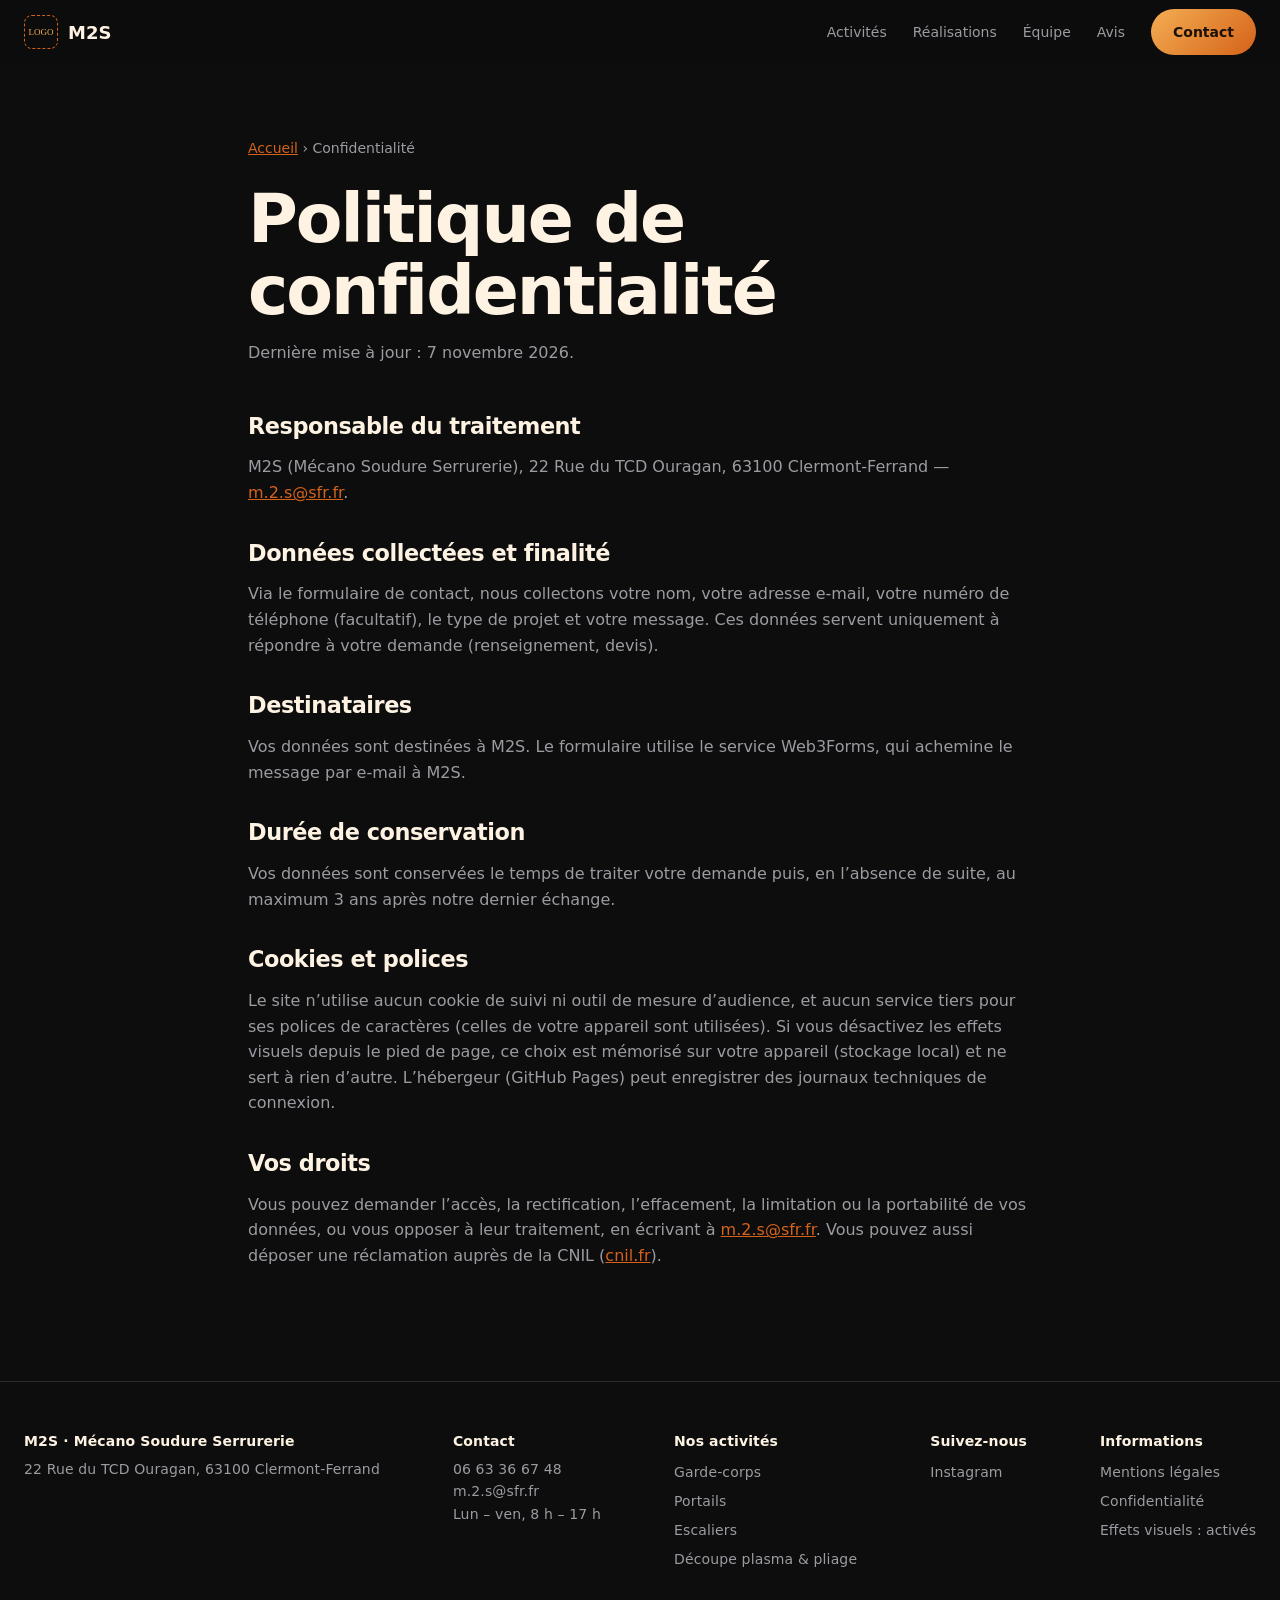
==== commit e46a407c: "Add files via upload" ====
--- a/confidentialite/index.html
+++ b/confidentialite/index.html
@@ -1,5 +1,5 @@
 <!DOCTYPE html>
-<html lang="fr"><head><meta charset="utf-8"><meta name="viewport" content="width=device-width, initial-scale=1, viewport-fit=cover"><title>Politique de confidentialité | M2S</title><meta name="description" content="Politique de confidentialité du site de M2S : données du formulaire de contact, cookies et droits."><link rel="canonical" href="https://marrtyui.github.io/confidentialite/"><meta name="robots" content="index, follow, max-image-preview:large"><meta name="theme-color" content="#0d0d0e"><meta property="og:type" content="website"><meta property="og:locale" content="fr_FR"><meta property="og:title" content="Politique de confidentialité | M2S"><meta property="og:description" content="Politique de confidentialité du site de M2S : données du formulaire de contact, cookies et droits."><meta property="og:url" content="https://marrtyui.github.io/confidentialite/"><meta name="twitter:card" content="summary_large_image"><link rel="stylesheet" href="https://fonts.googleapis.com/css2?family=Inter:wght@400;500;600&family=Space+Grotesk:wght@500;600;700&display=swap"><link rel="stylesheet" href="/style.css?v=10"></head><body>
+<html lang="fr"><head><meta charset="utf-8"><meta name="viewport" content="width=device-width, initial-scale=1, viewport-fit=cover"><title>Politique de confidentialité | M2S</title><meta name="description" content="Politique de confidentialité du site de M2S : données du formulaire de contact, cookies et droits."><link rel="canonical" href="https://marrtyui.github.io/confidentialite/"><meta name="robots" content="index, follow, max-image-preview:large"><meta name="theme-color" content="#0d0d0e"><meta property="og:type" content="website"><meta property="og:locale" content="fr_FR"><meta property="og:title" content="Politique de confidentialité | M2S"><meta property="og:description" content="Politique de confidentialité du site de M2S : données du formulaire de contact, cookies et droits."><meta property="og:url" content="https://marrtyui.github.io/confidentialite/"><meta name="twitter:card" content="summary_large_image"><link rel="stylesheet" href="/style.css?v=13"></head><body>
 <div id="prog"></div>
 <header><div class="wrap">
   <a class="logo" href="/"><i>LOGO</i>M2S</a>
@@ -12,11 +12,11 @@
 <h2>Données collectées et finalité</h2><p>Via le formulaire de contact, nous collectons votre nom, votre adresse e-mail, votre numéro de téléphone (facultatif), le type de projet et votre message. Ces données servent uniquement à répondre à votre demande (renseignement, devis).</p>
 <h2>Destinataires</h2><p>Vos données sont destinées à M2S. Le formulaire utilise le service Web3Forms, qui achemine le message par e-mail à M2S.</p>
 <h2>Durée de conservation</h2><p>Vos données sont conservées le temps de traiter votre demande puis, en l’absence de suite, au maximum 3 ans après notre dernier échange.</p>
-<h2>Cookies et polices</h2><p>Le site n’utilise aucun cookie de suivi ni outil de mesure d’audience. Les polices de caractères sont chargées depuis Google Fonts, ce qui transmet votre adresse IP à Google. L’hébergeur (GitHub Pages) peut enregistrer des journaux techniques de connexion.</p>
+<h2>Cookies et polices</h2><p>Le site n’utilise aucun cookie de suivi ni outil de mesure d’audience, et aucun service tiers pour ses polices de caractères (celles de votre appareil sont utilisées). Si vous désactivez les effets visuels depuis le pied de page, ce choix est mémorisé sur votre appareil (stockage local) et ne sert à rien d’autre. L’hébergeur (GitHub Pages) peut enregistrer des journaux techniques de connexion.</p>
 <h2>Vos droits</h2><p>Vous pouvez demander l’accès, la rectification, l’effacement, la limitation ou la portabilité de vos données, ou vous opposer à leur traitement, en écrivant à <a href="mailto:m.2.s@sfr.fr">m.2.s@sfr.fr</a>. Vous pouvez aussi déposer une réclamation auprès de la CNIL (<a href="https://www.cnil.fr" target="_blank" rel="noopener">cnil.fr</a>).</p></div></main>
 <footer><div class="wrap">
   <div><b>M2S · Mécano Soudure Serrurerie</b>22 Rue du TCD Ouragan, 63100 Clermont-Ferrand</div>
   <div><b>Contact</b>06 63 36 67 48<br>m.2.s@sfr.fr<br>Lun – ven, 8 h – 17 h</div>
   <div><b>Nos activités</b><a href="/garde-corps-clermont-ferrand/">Garde-corps</a><br><a href="/portails-clermont-ferrand/">Portails</a><br><a href="/escaliers-clermont-ferrand/">Escaliers</a><br><a href="/decoupe-plasma-pliage-clermont-ferrand/">Découpe plasma & pliage</a></div><div><b>Suivez-nous</b><a href="https://www.instagram.com/" target="_blank" rel="noopener">Instagram</a></div>
-<div><b>Informations</b><a href="/mentions-legales/">Mentions légales</a><br><a href="/confidentialite/">Confidentialité</a></div></div></footer>
-<script src="/site.js?v=10"></script></body></html>+<div><b>Informations</b><a href="/mentions-legales/">Mentions légales</a><br><a href="/confidentialite/">Confidentialité</a><br><button type="button" class="fxbtn" id="fxbtn">Effets visuels : activés</button></div></div></footer>
+<script src="/site.js?v=13"></script></body></html>
--- a/style.css
+++ b/style.css
@@ -2,13 +2,13 @@
 :root{--bg:#0d0d0e;--s1:#161617;--s2:#1e1e20;--line:#2a2a2d;--tx:#f3f1ee;--mu:#9b9ba1;--or:#ff5a1f;--or2:#ff8a4c;color-scheme:dark;box-sizing:border-box;padding-top:env(safe-area-inset-top,0px);padding-bottom:env(safe-area-inset-bottom,0px)}
 html{scroll-padding-top:calc(env(safe-area-inset-top,0px) + 4.5rem);scroll-behavior:smooth}
 *,*::before,*::after{box-sizing:inherit}
-body{margin:0;background:var(--bg);color:var(--tx);font:400 1rem/1.6 Inter,system-ui,sans-serif}
-h1,h2,h3{font-family:"Space Grotesk",Inter,sans-serif;line-height:1.1;margin:0;letter-spacing:-.02em}
+body{margin:0;background:var(--bg);color:var(--tx);font:400 1rem/1.6 system-ui,-apple-system,"Segoe UI",Roboto,"Helvetica Neue",Arial,sans-serif}
+h1,h2,h3{font-family:system-ui,-apple-system,"Segoe UI",Roboto,"Helvetica Neue",Arial,sans-serif;line-height:1.1;margin:0;letter-spacing:-.02em}
 a{color:inherit;text-decoration:none}
 .wrap{max-width:88rem;margin:0 auto;padding:0 1.5rem}
 header{position:sticky;top:env(safe-area-inset-top,0px);z-index:20;background:rgba(13,13,14,.82);backdrop-filter:blur(0.75rem);border-bottom:1px solid var(--line)}
 header .wrap{display:flex;align-items:center;justify-content:space-between;height:4rem}
-.logo{display:flex;align-items:center;gap:0.625rem;font:700 1.125rem "Space Grotesk",sans-serif}
+.logo{display:flex;align-items:center;gap:0.625rem;font:700 1.125rem system-ui,-apple-system,"Segoe UI",Roboto,"Helvetica Neue",Arial,sans-serif}
 .logo i{width:2.125rem;height:2.125rem;border:1.5px dashed var(--or);border-radius:0.5rem;display:grid;place-items:center;font:500 0.5625rem Inter;color:var(--or);font-style:normal}
 nav{display:flex;align-items:center;gap:1.625rem;font-size:0.875rem;color:var(--mu)}
 nav a:hover{color:var(--tx)}
@@ -30,7 +30,7 @@
 .sec-h p{color:var(--mu);max-width:26.25rem;margin:0}
 .stats{display:grid;grid-template-columns:repeat(3,1fr);gap:1px;background:var(--line);border:1px solid var(--line);border-radius:1rem;overflow:hidden}
 .stats div{background:var(--s1);padding:2rem}
-.stats b{display:block;font:600 clamp(2.125rem,5vw,3.5rem) "Space Grotesk",Inter,system-ui,sans-serif;color:var(--or)}
+.stats b{display:block;font:600 clamp(2.125rem,5vw,3.5rem) system-ui,-apple-system,"Segoe UI",Roboto,"Helvetica Neue",Arial,sans-serif;color:var(--or)}
 .stats span{color:var(--mu);font-size:0.875rem}
 .grid{display:grid;gap:1rem}
 .g3{grid-template-columns:repeat(3,1fr)}
@@ -46,7 +46,7 @@
 .team .card{padding:1rem}
 .team h3{font-size:1.125rem;margin:0.875rem 0.375rem 2px}.team p{margin:0 0.375rem 0.375rem;color:var(--or);font-size:0.875rem}
 blockquote{margin:0}
-.q{font:500 clamp(1.25rem,2.4vw,1.625rem)/1.4 "Space Grotesk",Inter,system-ui,sans-serif;margin:0 0 1.125rem}
+.q{font:500 clamp(1.25rem,2.4vw,1.625rem)/1.4 system-ui,-apple-system,"Segoe UI",Roboto,"Helvetica Neue",Arial,sans-serif;margin:0 0 1.125rem}
 .who{color:var(--mu);font-size:0.875rem}
 .band{background:var(--or);color:#fff;border-radius:1.5rem;padding:3.5rem 2.5rem;display:flex;justify-content:space-between;align-items:center;gap:1.5rem;flex-wrap:wrap}
 .band h2{font-size:clamp(1.625rem,3.6vw,2.625rem);max-width:18ch}
@@ -106,7 +106,7 @@
 .page h2{font-size:clamp(1.6rem,3vw,2.4rem);margin:3.5rem 0 1.25rem}
 .cols{display:grid;grid-template-columns:1fr 1fr;gap:1.5rem}.cols>div{background:var(--s1);border:1px solid var(--line);border-radius:1rem;padding:1.75rem}.cols h2{margin:0 0 1rem;font-size:1.5rem}.cols p{color:var(--mu);margin:0}
 .cols ul{margin:0;padding:0;list-style:none}.cols li{padding:.5rem 0 .5rem 1.4rem;position:relative;border-bottom:1px solid var(--line)}.cols li::before{content:"";position:absolute;left:0;top:1.05rem;width:.55rem;height:.55rem;background:var(--or);border-radius:50%}
-.steps{display:grid;grid-template-columns:repeat(4,1fr);gap:1rem}.steps>div{background:var(--s1);border:1px solid var(--line);border-radius:1rem;padding:1.5rem}.steps b{color:var(--or);font:600 2rem "Space Grotesk",Inter,system-ui,sans-serif}.steps h3{font-size:1.2rem;margin:.4rem 0}.steps p{color:var(--mu);margin:0;font-size:.95rem}
+.steps{display:grid;grid-template-columns:repeat(4,1fr);gap:1rem}.steps>div{background:var(--s1);border:1px solid var(--line);border-radius:1rem;padding:1.5rem}.steps b{color:var(--or);font:600 2rem system-ui,-apple-system,"Segoe UI",Roboto,"Helvetica Neue",Arial,sans-serif}.steps h3{font-size:1.2rem;margin:.4rem 0}.steps p{color:var(--mu);margin:0;font-size:.95rem}
 details{background:var(--s1);border:1px solid var(--line);border-radius:.875rem;padding:1.1rem 1.4rem;margin-bottom:.75rem}summary{cursor:pointer;font-weight:500}details p{color:var(--mu);margin:.75rem 0 0}
 .links{display:flex;gap:.75rem;flex-wrap:wrap}.links a{border:1px solid var(--line);border-radius:999px;padding:.6rem 1.2rem}.links a:hover{border-color:var(--or)}
 @media(max-width:860px){.cols,.steps{grid-template-columns:1fr}}
@@ -154,7 +154,7 @@
 .cutwrap *,.cutwrap *::before,.cutwrap *::after{animation:none!important;transition:none!important}
 body.cut-on{user-select:none;-webkit-user-select:none}body.cut-on,body.cut-on *{cursor:crosshair!important}
 
-#m2stoast{position:fixed;left:50%;bottom:calc(1.5rem + env(safe-area-inset-bottom,0px));z-index:58;transform:translate(-50%,1rem);opacity:0;pointer-events:none;max-width:calc(100vw - 2rem);padding:.7rem 1.2rem;border-radius:999px;background:rgba(22,22,23,.92);border:1px solid var(--line);-webkit-backdrop-filter:blur(10px);backdrop-filter:blur(10px);font:400 .875rem/1.4 Inter,system-ui,-apple-system,sans-serif;color:var(--mu);text-align:center;transition:opacity .4s,transform .4s}
+#m2stoast{position:fixed;left:50%;bottom:calc(1.5rem + env(safe-area-inset-bottom,0px));z-index:58;transform:translate(-50%,1rem);opacity:0;pointer-events:none;max-width:calc(100vw - 2rem);padding:.7rem 1.2rem;border-radius:999px;background:rgba(22,22,23,.92);border:1px solid var(--line);-webkit-backdrop-filter:blur(10px);backdrop-filter:blur(10px);font:400 .875rem/1.4 system-ui,-apple-system,"Segoe UI",Roboto,"Helvetica Neue",Arial,sans-serif;color:var(--mu);text-align:center;transition:opacity .4s,transform .4s}
 #m2stoast.on{opacity:1;transform:translate(-50%,0)}#m2stoast b{color:var(--tx);font-weight:600}#m2stoast i{color:var(--or);font-style:normal;margin-right:.45rem}
 
 /* Palette : anthracite + crème / ambre / orange brûlé */
@@ -176,3 +176,45 @@
 .band .btn{background:#0e0e10;color:var(--tx)}.band .btn:hover{background:#000}
 .lg.real{background:#FEF3E2}
 @media(max-width:860px){header nav a.btn{color:#1b1109}}
+
+/* UX : retour immédiat au toucher, matières, typographie, accessibilité */
+body{font-optical-sizing:auto;-webkit-font-smoothing:antialiased}
+a,button,summary,.card,.work{-webkit-tap-highlight-color:transparent;touch-action:manipulation}
+a:focus-visible,button:focus-visible,summary:focus-visible{outline:2px solid var(--amber);outline-offset:3px;border-radius:.5rem}
+input:focus-visible,select:focus-visible,textarea:focus-visible{outline:2px solid var(--amber);outline-offset:2px}
+input:user-invalid,textarea:user-invalid{border-color:#e5604d}
+.btn,.burger,.ar,.nav,.mx{transition:transform .1s ease-out,background .2s,border-color .2s,opacity .2s}
+.btn:active,.burger:active,.ar:active,.mx:active{transform:scale(.96)}.nav:active{transform:translateY(-50%) scale(.94)}
+.card.rv.in:active{transform:scale(.985)}.work:active .ph{transform:scale(.98)}
+.ar:disabled{opacity:.35;pointer-events:none}.track{overscroll-behavior-x:contain}
+footer a{display:inline-block;padding:.2rem 0}
+.hero h1{letter-spacing:-.035em;line-height:1.02}.sec-h h2,.page h1{letter-spacing:-.03em;line-height:1.05}h3{letter-spacing:-.012em}
+.work small,.who,.note,.logos p,footer{letter-spacing:.01em}
+header{border-bottom-color:transparent;transition:box-shadow .3s,border-color .3s}header.sc{border-bottom-color:var(--line)}
+.mbox,.card{box-shadow:inset 0 1px 0 rgba(254,243,226,.05)}.mbox{box-shadow:inset 0 1px 0 rgba(254,243,226,.07),0 2rem 5rem rgba(0,0,0,.55)}
+#m2stoast{color:rgba(254,243,226,.84);box-shadow:inset 0 1px 0 rgba(254,243,226,.07)}
+#prog{width:100%;transform:scaleX(0);transform-origin:0 50%}
+.sec-h h2::after{width:3.5rem;transform:scaleX(0);transform-origin:left;transition:transform .9s .25s}.sec-h.in h2::after{transform:scaleX(1)}
+header nav a[aria-current]:not(.btn){color:var(--tx)}
+@media(min-width:861px){header nav a[aria-current]:not(.btn){position:relative}header nav a[aria-current]:not(.btn)::after{content:"";position:absolute;left:0;right:0;bottom:-.4rem;height:2px;border-radius:2px;background:var(--amber)}}
+@media(max-width:860px){.hero .cta .btn.ghost:not(.only-m){display:none}}
+/* fenêtre : elle se matérialise depuis la carte cliquée et repart par le même chemin */
+.modal{opacity:0;visibility:hidden;background:rgba(0,0,0,.55);-webkit-backdrop-filter:blur(0);backdrop-filter:blur(0);transition:opacity .28s,visibility 0s .28s,backdrop-filter .28s,-webkit-backdrop-filter .28s}
+.modal.open{opacity:1;visibility:visible;-webkit-backdrop-filter:blur(10px);backdrop-filter:blur(10px);transition:opacity .28s,visibility 0s,backdrop-filter .28s,-webkit-backdrop-filter .28s}
+.mbox{opacity:0;transform:scale(.92);transform-origin:var(--ox,50%) var(--oy,50%);transition:transform .34s cubic-bezier(.2,.8,.2,1),opacity .22s}
+.modal.open .mbox{opacity:1;transform:none}
+.mimg{overflow:hidden}.mslides{position:absolute;inset:0;display:flex;overflow-x:auto;scroll-snap-type:x mandatory;scrollbar-width:none;overscroll-behavior-x:contain}.mslides::-webkit-scrollbar{display:none}
+.mslides>div{flex:0 0 100%;position:relative;display:grid;place-items:center;scroll-snap-align:center;scroll-snap-stop:always;color:#5d5d63;font-size:.75rem;letter-spacing:.08em;text-transform:uppercase}
+.mslides img{position:absolute;inset:0;width:100%;height:100%;object-fit:cover;-webkit-user-drag:none;user-select:none}
+@media(prefers-reduced-motion:reduce){.mbox{transform:none;transition:opacity .2s}.sec-h h2::after,.btn,.card.rv.in{transition:none}.btn:active,.card.rv.in:active{transform:none}.rv{opacity:0;transform:none;transition:opacity .25s}.rv.in{opacity:1}html{scroll-behavior:auto}}
+@media(prefers-reduced-transparency:reduce){header,header nav,#m2stoast{background:var(--bg)!important;-webkit-backdrop-filter:none!important;backdrop-filter:none!important}.modal,.modal.open{-webkit-backdrop-filter:none;backdrop-filter:none;background:rgba(0,0,0,.9)}}
+@media(prefers-contrast:more){:root{--mu:#d0d0d5;--line:#5a5a62}.card,.mbox,.btn.ghost{border-color:#7a7a82}}
+
+/* liens d'activité, formulaire, effets, accueil plus court */
+.acts{display:flex;gap:1.1rem;flex-wrap:wrap;margin-top:.9rem}
+.more-link{background:none;border:0;padding:0;font:inherit;font-size:.9rem;font-weight:500;color:var(--amber);cursor:pointer;text-decoration:none}.more-link:hover{color:var(--tx)}
+.fxbtn{background:none;border:0;padding:.2rem 0;font:inherit;color:inherit;cursor:pointer;text-align:left}.fxbtn:hover{color:var(--amber)}
+.fmsg{margin:0;font-size:.9rem}.fmsg.ok{color:var(--amber)}.fmsg.err{color:#e5604d}
+#activites .card .ph{aspect-ratio:16/10}
+@media(max-width:860px),(pointer:coarse){#activites .grid{display:flex;overflow-x:auto;scroll-snap-type:x mandatory;gap:1rem;margin:0 -1.5rem;padding:0 1.5rem .5rem;scroll-padding:0 1.5rem;scrollbar-width:none;overscroll-behavior-x:contain}#activites .grid::-webkit-scrollbar{display:none}#activites .card{flex:0 0 min(82%,24rem);scroll-snap-align:start}.adots{display:flex}}
+.adots{display:none;justify-content:center;gap:.5rem;margin-top:.9rem}.adots i{width:.45rem;height:.45rem;border-radius:50%;background:var(--line);cursor:pointer;transition:background .2s,transform .2s}.adots i.on{background:var(--amber);transform:scale(1.35)}
